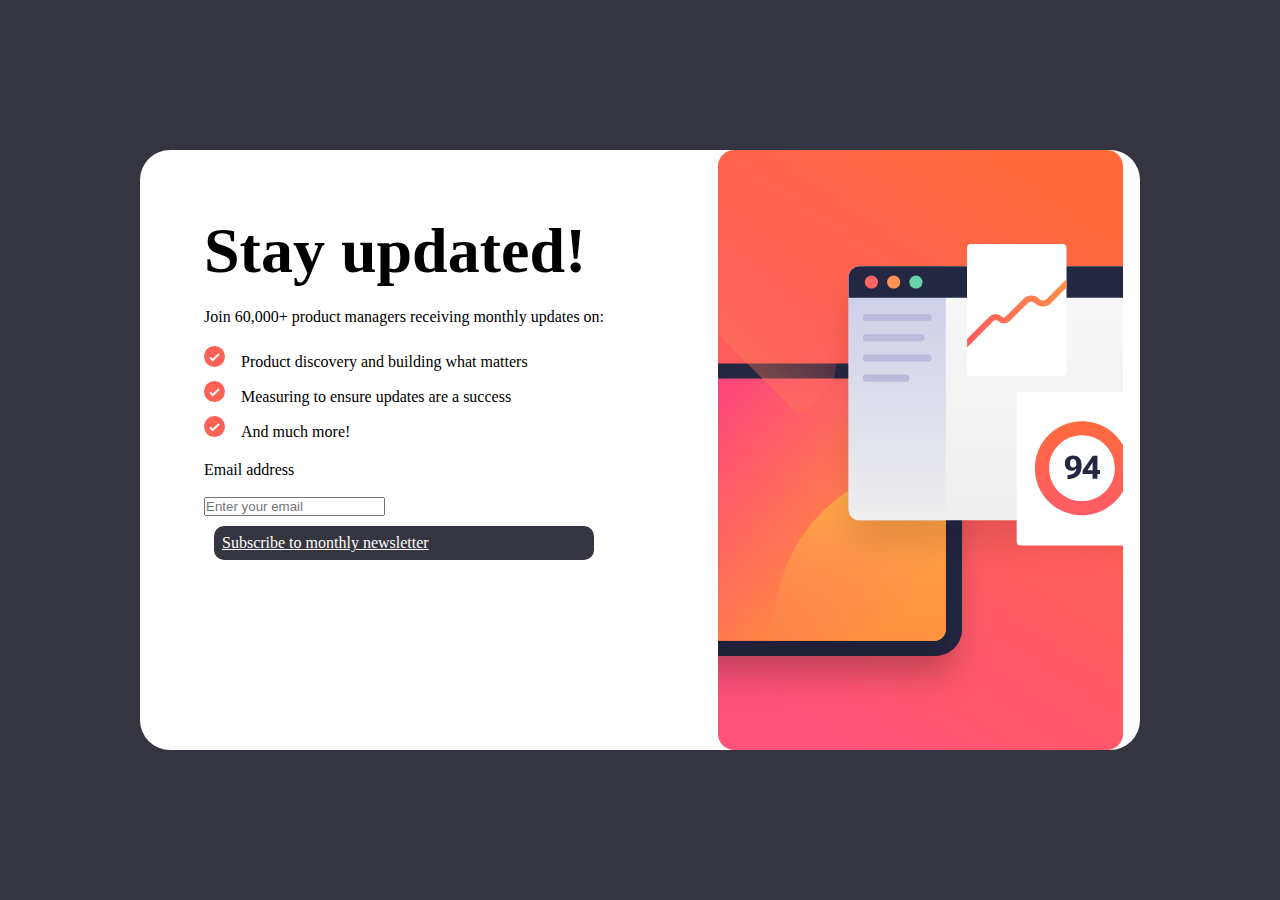
==== home.html @ fc2e6618 "Initial commit" ====
<!DOCTYPE html>
<html lang="en">
<head>
  <meta charset="UTF-8">
  <meta name="viewport" content="width=device-width, initial-scale=1.0">
  <link rel="stylesheet" href="main.css" />
  <title>Challenge 1</title>
</head>
<body>
  <header id="main-header">
    <div class="container">
    <div id="header-content"> <h1> Stay updated!</h1>
    <p class="lead-text">Join 60,000+ product managers receiving monthly updates on:</p>
  <div>
    <ul>
      <li><img src="newsletter-sign-up-with-success-message-main/assets/images/icon-list.svg">Product discovery and building what matters</li>
     
      <li><img src="newsletter-sign-up-with-success-message-main/assets/images/icon-list.svg">Measuring to ensure updates are a success</li>
      
      <li><img src="newsletter-sign-up-with-success-message-main/assets/images/icon-list.svg">And much more!</li>
    </ul>
  </div>
    
      <form action="" method="get" class="email-form">
        <div class="form-example">
          <label class="email-text" for="email">Email address</label><br>
          <input type="email" name="email" id="email" placeholder="Enter your email">
        </div>
      </form>
    

      

      <a href="about.html" class="btn-dark">Subscribe to monthly newsletter</a>
    
  
 
  </div>
  <img class="home-image" src="newsletter-sign-up-with-success-message-main/assets/images/illustration-sign-up-desktop.svg">
</div>
  </header>
</body>
</html>
---- main.css ----
:root {
  --website-width: 1280px;
  --bg-color: #343540;
  --main-color: #ED6F4F;
  --dark-color: #23253D;
  --light-color: #fff;
}

*{
  margin: 0;
  padding: 0;
  box-sizing: border-box;
}

#main-header{
  display: flex;
  height: 100vh;
  background-color: var(--bg-color);
  justify-content: center;
  align-items: center;
 
}

.container{
  display: flex;
  width: 1000px;
  height: 600px;
  background-color: var(--light-color);
  border-radius: 30px;
 
  
 
  
}

.email-text{
  display: block;
  padding-top:10px;
}

#header-content {
  
  padding: 2rem;
  margin: 2rem;
}

h1{
  font-size: 64px;
  margin-bottom: 20px;
}

.lead-text{
  margin-bottom: 20px;
}
li {
  list-style: none;
  margin-bottom: 10px;
  
}
li > img {
  padding-right: 1rem; 
}

.btn-dark {
  display: block;
  background-color: var(--bg-color);
  color: var(--light-color);
  padding: 0.5rem;
  border-radius: 10px;
  margin: 10px;
 
}

.home-image{
  margin-left: 50px;
}
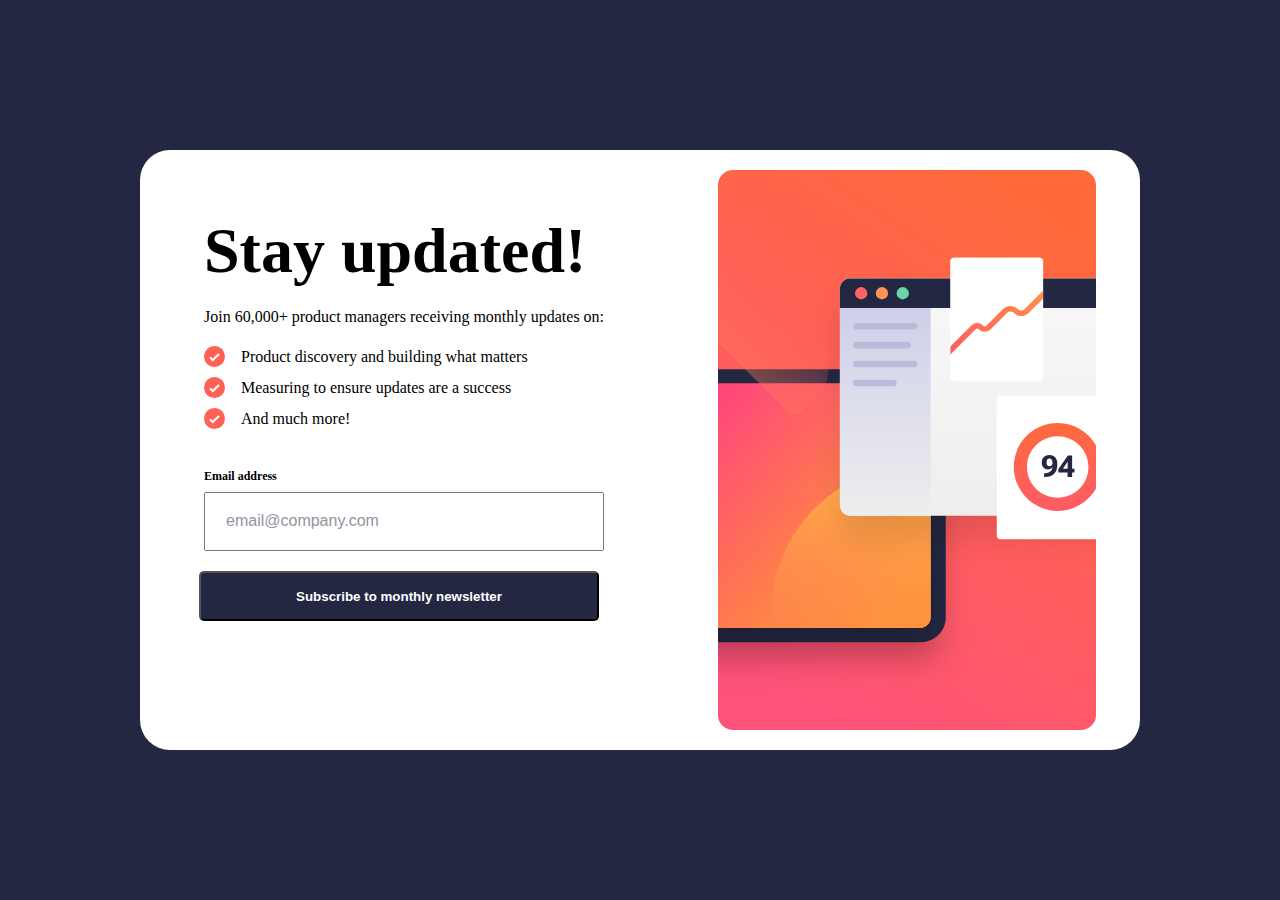
==== commit 299d54c3: "i Updated changes" ====
--- a/home.html
+++ b/home.html
@@ -24,14 +24,14 @@
       <form action="" method="get" class="email-form">
         <div class="form-example">
           <label class="email-text" for="email">Email address</label><br>
-          <input type="email" name="email" id="email" placeholder="Enter your email">
+          <input type="email" name="email" id="email" placeholder="email@company.com">
         </div>
       </form>
     
 
       
 
-      <a href="about.html" class="btn-dark">Subscribe to monthly newsletter</a>
+      <button type="submit" class="btn-dark">Subscribe to monthly newsletter</button>
     
   
  
--- a/main.css
+++ b/main.css
@@ -1,9 +1,10 @@
 :root {
-  --website-width: 1280px;
-  --bg-color: #343540;
-  --main-color: #ED6F4F;
-  --dark-color: #23253D;
-  --light-color: #fff;
+  --website-width: 1440px;
+  --bg-color: hsl(234, 29%, 20%);
+  --primary-color: hsl(4, 100%, 67%);
+  --dark-color: hsl(234, 29%, 20%);
+  --medium-color: hsl(231, 7%, 60%);
+  --light-color: hsl(0, 0%, 100%)
 }
 
 *{
@@ -12,6 +13,10 @@
   box-sizing: border-box;
 }
 
+
+p {
+  font-size: 16px;
+}
 #main-header{
   display: flex;
   height: 100vh;
@@ -36,6 +41,7 @@
 .email-text{
   display: block;
   padding-top:10px;
+ 
 }
 
 #header-content {
@@ -53,6 +59,8 @@
   margin-bottom: 20px;
 }
 li {
+  display: flex;
+  align-items: center;
   list-style: none;
   margin-bottom: 10px;
   
@@ -66,11 +74,36 @@
   background-color: var(--bg-color);
   color: var(--light-color);
   padding: 0.5rem;
-  border-radius: 10px;
-  margin: 10px;
+  border-radius: 5px;
+  margin: 20px -5px;
+  width: 100%;
+  height: 50px;
+  margin-right: 10px;
+  text-align: center;
+  padding: 0.8rem;
+  text-decoration: none;
+  font-weight: bold;
  
 }
 
+.email-text{
+  margin-top: 30px;
+  margin-bottom: -10px;
+  font-weight: bold;
+  font-size: 12px;
+}
+
+.email-form input[type="email"] {
+  width: 100%;
+  padding: 20px;
+}
+
+.email-form input::placeholder {
+  font-size: 16px;
+  color: var(--medium-color);
+}
 .home-image{
   margin-left: 50px;
+  height: 580px;
+  padding-top: 20px;
 }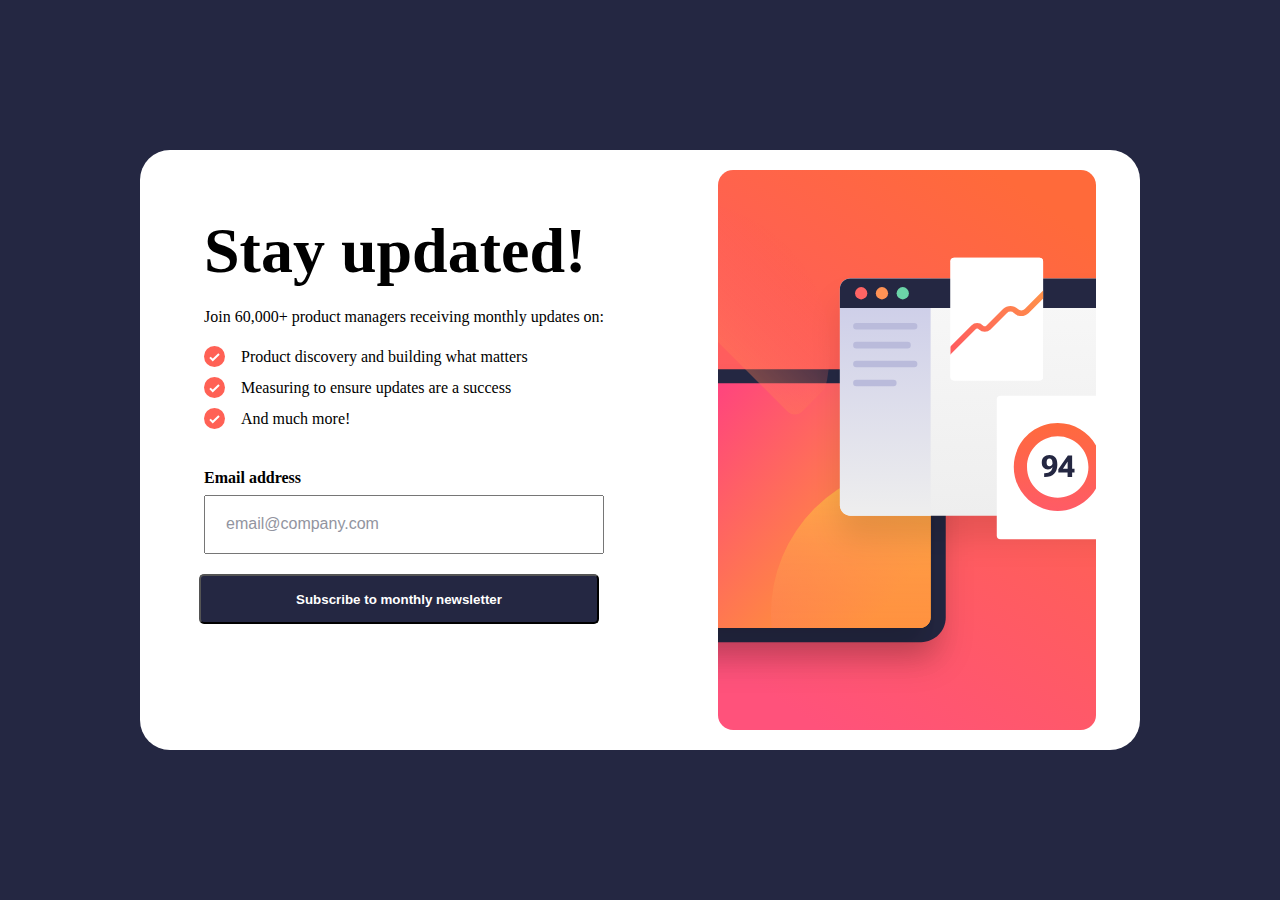
==== commit 48e73444: "Updated content" ====
--- a/home.html
+++ b/home.html
@@ -36,7 +36,7 @@
   
  
   </div>
-  <img class="home-image" src="newsletter-sign-up-with-success-message-main/assets/images/illustration-sign-up-desktop.svg">
+  <img class="home-image" src="newsletter-sign-up-with-success-message-main/assets/images/illustration-sign-up-desktop.svg" alt="Illustration for you to sign up">
 </div>
   </header>
 </body>
--- a/main.css
+++ b/main.css
@@ -1,10 +1,10 @@
 :root {
   --website-width: 1440px;
-  --bg-color: hsl(234, 29%, 20%);
+  --background-color: hsl(234, 29%, 20%);
   --primary-color: hsl(4, 100%, 67%);
   --dark-color: hsl(234, 29%, 20%);
   --medium-color: hsl(231, 7%, 60%);
-  --light-color: hsl(0, 0%, 100%)
+  --light-color: hsl(0, 0%, 100%);
 }
 
 *{
@@ -15,12 +15,12 @@
 
 
 p {
-  font-size: 16px;
+  font-size: 1rem;
 }
 #main-header{
   display: flex;
   height: 100vh;
-  background-color: var(--bg-color);
+  background-color: var(--background-color);
   justify-content: center;
   align-items: center;
  
@@ -32,17 +32,8 @@
   height: 600px;
   background-color: var(--light-color);
   border-radius: 30px;
- 
-  
- 
-  
-}
+ }
 
-.email-text{
-  display: block;
-  padding-top:10px;
- 
-}
 
 #header-content {
   
@@ -51,7 +42,7 @@
 }
 
 h1{
-  font-size: 64px;
+  font-size: 4rem;
   margin-bottom: 20px;
 }
 
@@ -71,7 +62,7 @@
 
 .btn-dark {
   display: block;
-  background-color: var(--bg-color);
+  background-color: var(--background-color);
   color: var(--light-color);
   padding: 0.5rem;
   border-radius: 5px;
@@ -87,10 +78,12 @@
 }
 
 .email-text{
+  display: block;
+  padding-top:10px;
   margin-top: 30px;
   margin-bottom: -10px;
   font-weight: bold;
-  font-size: 12px;
+  font-size: 1rem;
 }
 
 .email-form input[type="email"] {
@@ -99,7 +92,7 @@
 }
 
 .email-form input::placeholder {
-  font-size: 16px;
+  font-size: 1rem;
   color: var(--medium-color);
 }
 .home-image{
